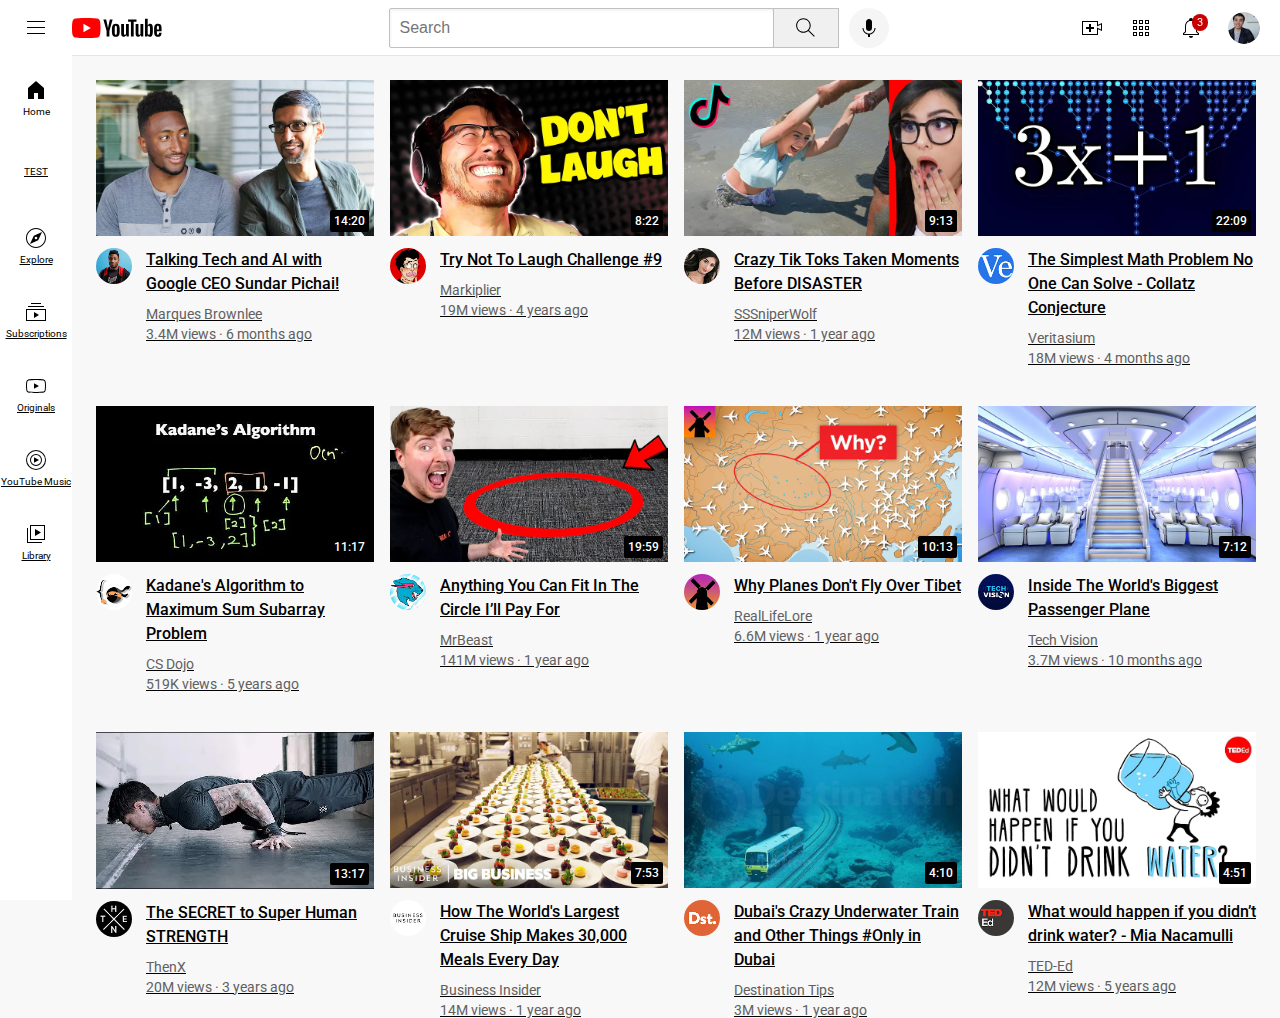
==== index.html @ a19fe73e "Update index.html" ====
<!DOCTYPE html>
<html>
  <head>
    <title>YouTube.com Clone</title>

    <link rel="preconnect" href="https://fonts.googleapis.com">
    <link rel="preconnect" href="https://fonts.gstatic.com" crossorigin>
    <link href="https://fonts.googleapis.com/css2?family=Roboto:wght@400;500;700&display=swap" rel="stylesheet">

    <link rel="stylesheet" href="styles/general.css">
    <link rel="stylesheet" href="styles/header.css">
    <link rel="stylesheet" href="styles/video.css">
    <link rel="stylesheet" href="styles/sidebar.css">
  </head>
  <body>
    <header class="header">
      <div class="left-section">
        <img class="hamburger-menu" src="icons/hamburger-menu.svg">
        <img class="youtube-logo" src="icons/youtube-logo.svg">
      </div>
      <div class="middle-section">
        <input class="search-bar" type="text" placeholder="Search">
        <button class="search-button">
          <img class="search-icon" src="icons/search.svg">
          <div class="tooltip">Search</div>
        </button>
        <!-- Put position absolute inside position relative -->
        <button class="voice-search-button">
          <img class="voice-search-icon" src="icons/voice-search-icon.svg">
          <div class="tooltip">Search with your voice</div>
        </button>
      </div>
      <div class="right-section">
        <div class="upload-icon-container">
          <img class="upload-icon" src="icons/upload.svg">
          <div class="tooltip">Create</div>
        </div>
        <div class="youtube-apps-icon-container">
          <img class="youtube-apps-icon" src="icons/youtube-apps.svg">
          <div class="tooltip">YouTube Apps</div>
        </div>
        <div class="notifications-icon-container">
          <img class="notifications-icon" src="icons/notifications.svg">
          <div class="notifications-count">3</div>
          <div class="tooltip">Notifications</div>
        </div>
        <img class="current-user-picture" src="channel-pictures/my-channel.jpeg">
      </div>
    </header>

    <nav class="sidebar">
      <div class="sidebar-link">
        <img src="icons/home.svg">
        <div>Home</div>
      </div>
      <a href="TESThtml.html" class="test">
      <div class="sidebar-link">
        <div>TEST</div>
      </div>
      <div class="sidebar-link">
        <img src="icons/explore.svg">
        <div>Explore</div>
      </div>
      <div class="sidebar-link">
        <img src="icons/subscriptions.svg">
        <div>Subscriptions</div>
      </div>
      <div class="sidebar-link">
        <img src="icons/originals.svg">
        <div>Originals</div>
      </div>
      <div class="sidebar-link">
        <img src="icons/youtube-music.svg">
        <div>YouTube Music</div>
      </div>
      <div class="sidebar-link">
        <img src="icons/library.svg">
        <div>Library</div>
      </div>
    </nav>

    <main>
      <section class="video-grid">
        <div class="video-preview">
          <div class="thumbnail-row">
            <img class="thumbnail" src="thumbnails/thumbnail-1.webp">
            <div class="video-time">14:20</div>
          </div>
          <div class="video-info-grid">
            <div class="channel-picture">
              <img class="profile-picture" src="channel-pictures/channel-1.jpeg">
            </div>
            <div class="video-info">
              <p class="video-title">
                Talking Tech and AI with Google CEO Sundar Pichai!
              </p>
              <p class="video-author">
                Marques Brownlee
              </p>
              <p class="video-stats">
                3.4M views &#183; 6 months ago
              </p>
            </div>
          </div>
        </div>

        <div class="video-preview">
          <div class="thumbnail-row">
            <img class="thumbnail" src="thumbnails/thumbnail-2.webp">
            <div class="video-time">8:22</div>
          </div>
          <div class="video-info-grid">
            <div class="channel-picture">
              <img class="profile-picture" src="channel-pictures/channel-2.jpeg">
            </div>
            <div class="video-info">
              <p class="video-title">
                Try Not To Laugh Challenge #9
              </p>
              <p class="video-author">
                Markiplier
              </p>
              <p class="video-stats">
                19M views &#183; 4 years ago
              </p>
            </div>
          </div>
        </div>

        <div class="video-preview">
          <div class="thumbnail-row">
            <img class="thumbnail" src="thumbnails/thumbnail-3.webp">
            <div class="video-time">9:13</div>
          </div>
          <div class="video-info-grid">
            <div class="channel-picture">
              <img class="profile-picture" src="channel-pictures/channel-3.jpeg">
            </div>
            <div class="video-info">
              <p class="video-title">
                Crazy Tik Toks Taken Moments Before DISASTER
              </p>
              <p class="video-author">
                SSSniperWolf
              </p>
              <p class="video-stats">
                12M views &#183; 1 year ago
              </p>
            </div>
          </div>
        </div>

        <div class="video-preview">
          <div class="thumbnail-row">
            <img class="thumbnail" src="thumbnails/thumbnail-4.webp">
            <div class="video-time">22:09</div>
          </div>
          <div class="video-info-grid">
            <div class="channel-picture">
              <img class="profile-picture" src="channel-pictures/channel-4.jpeg">
            </div>
            <div class="video-info">
              <p class="video-title">
                The Simplest Math Problem No One Can Solve - Collatz Conjecture
              </p>
              <p class="video-author">
                Veritasium
              </p>
              <p class="video-stats">
                18M views &#183; 4 months ago
              </p>
            </div>
          </div>
        </div>

        <div class="video-preview">
          <div class="thumbnail-row">
            <img class="thumbnail" src="thumbnails/thumbnail-5.webp">
            <div class="video-time">11:17</div>
          </div>
          <div class="video-info-grid">
            <div class="channel-picture">
              <img class="profile-picture" src="channel-pictures/channel-5.jpeg">
            </div>
            <div class="video-info">
              <p class="video-title">
                Kadane's Algorithm to Maximum Sum Subarray Problem
              </p>
              <p class="video-author">
                CS Dojo
              </p>
              <p class="video-stats">
                519K views &#183; 5 years ago
              </p>
            </div>
          </div>
        </div>

        <div class="video-preview">
          <div class="thumbnail-row">
            <img class="thumbnail" src="thumbnails/thumbnail-6.webp">
            <div class="video-time">19:59</div>
          </div>
          <div class="video-info-grid">
            <div class="channel-picture">
              <img class="profile-picture" src="channel-pictures/channel-6.jpeg">
            </div>
            <div class="video-info">
              <p class="video-title">
                Anything You Can Fit In The Circle I’ll Pay For
              </p>
              <p class="video-author">
                MrBeast
              </p>
              <p class="video-stats">
                141M views &#183; 1 year ago
              </p>
            </div>
          </div>
        </div>

        <div class="video-preview">
          <div class="thumbnail-row">
            <img class="thumbnail" src="thumbnails/thumbnail-7.webp">
            <div class="video-time">10:13</div>
          </div>
          <div class="video-info-grid">
            <div class="channel-picture">
              <img class="profile-picture" src="channel-pictures/channel-7.jpeg">
            </div>
            <div class="video-info">
              <p class="video-title">
                Why Planes Don't Fly Over Tibet
              </p>
              <p class="video-author">
                RealLifeLore
              </p>
              <p class="video-stats">
                6.6M views &#183; 1 year ago
              </p>
            </div>
          </div>
        </div>

        <div class="video-preview">
          <div class="thumbnail-row">
            <img class="thumbnail" src="thumbnails/thumbnail-8.webp">
            <div class="video-time">7:12</div>
          </div>
          <div class="video-info-grid">
            <div class="channel-picture">
              <img class="profile-picture" src="channel-pictures/channel-8.jpeg">
            </div>
            <div class="video-info">
              <p class="video-title">
                Inside The World's Biggest Passenger Plane
              </p>
              <p class="video-author">
                Tech Vision
              </p>
              <p class="video-stats">
                3.7M views &#183; 10 months ago
              </p>
            </div>
          </div>
        </div>

        <div class="video-preview">
          <div class="thumbnail-row">
            <img class="thumbnail" src="thumbnails/thumbnail-9.webp">
            <div class="video-time">13:17</div>
          </div>
          <div class="video-info-grid">
            <div class="channel-picture">
              <img class="profile-picture" src="channel-pictures/channel-9.jpeg">
            </div>
            <div class="video-info">
              <p class="video-title">
                The SECRET to Super Human STRENGTH
              </p>
              <p class="video-author">
                ThenX
              </p>
              <p class="video-stats">
                20M views &#183; 3 years ago
              </p>
            </div>
          </div>
        </div>

        <div class="video-preview">
          <div class="thumbnail-row">
            <img class="thumbnail" src="thumbnails/thumbnail-10.webp">
            <div class="video-time">7:53</div>
          </div>
          <div class="video-info-grid">
            <div class="channel-picture">
              <img class="profile-picture" src="channel-pictures/channel-10.jpeg">
            </div>
            <div class="video-info">
              <p class="video-title">
                How The World's Largest Cruise Ship Makes 30,000 Meals Every Day
              </p>
              <p class="video-author">
                Business Insider
              </p>
              <p class="video-stats">
                14M views &#183; 1 year ago
              </p>
            </div>
          </div>
        </div>

        <div class="video-preview">
          <div class="thumbnail-row">
            <img class="thumbnail" src="thumbnails/thumbnail-11.webp">
            <div class="video-time">4:10</div>
          </div>
          <div class="video-info-grid">
            <div class="channel-picture">
              <img class="profile-picture" src="channel-pictures/channel-11.jpeg">
            </div>
            <div class="video-info">
              <p class="video-title">
                Dubai's Crazy Underwater Train and Other Things #Only in Dubai
              </p>
              <p class="video-author">
                Destination Tips
              </p>
              <p class="video-stats">
                3M views &#183; 1 year ago
              </p>
            </div>
          </div>
        </div>

        <div class="video-preview">
          <div class="thumbnail-row">
            <img class="thumbnail" src="thumbnails/thumbnail-12.webp">
            <div class="video-time">4:51</div>
          </div>
          <div class="video-info-grid">
            <div class="channel-picture">
              <img class="profile-picture" src="channel-pictures/channel-12.jpeg">
            </div>
            <div class="video-info">
              <p class="video-title">
                What would happen if you didn’t drink water? - Mia Nacamulli
              </p>
              <p class="video-author">
                TED-Ed
              </p>
              <p class="video-stats">
                12M views &#183; 5 years ago
              </p>
            </div>
          </div>
        </div>
      </section>
    </main>
  </body>
</html>
---- styles/general.css ----
p {
  margin-top: 0;
  margin-bottom: 0;
}

body {
  /* This style below will be inherited */
  font-family: Roboto, Arial;
  margin: 0;
  padding-top: 80px;
  padding-left: 96px;
  padding-right: 24px;
  background-color: rgb(248, 248, 248);
}
---- styles/header.css ----
.header {
  height: 55px;

  display: flex;
  flex-direction: row;
  justify-content: space-between;

  position: fixed;
  top: 0;
  left: 0;
  right: 0;
  z-index: 100;

  background-color: white;
  border-bottom-width: 1px;
  border-bottom-style: solid;
  border-bottom-color: rgb(228, 228, 228);
}

.left-section {
  display: flex;
  align-items: center;
}

.hamburger-menu {
  height: 24px;
  margin-left: 24px;
  margin-right: 24px;
}

.youtube-logo {
  height: 20px;
}

.middle-section {
  flex: 1;
  margin-left: 70px;
  margin-right: 35px;
  max-width: 500px;
  display: flex;
  align-items: center;
}

.search-bar {
  flex: 1;
  height: 36px;
  padding-left: 10px;
  font-size: 16px;
  border: 1px solid rgb(192, 192, 192);
  border-radius: 2px;
  box-shadow: inset 1px 2px 3px rgba(0, 0, 0, 0.05);
  width: 0;
}

.search-bar::placeholder {
  font-size: 16px;
}

.search-button {
  height: 40px;
  width: 66px;
  background-color: rgb(240, 240, 240);
  border-width: 1px;
  border-style: solid;
  border-color: rgb(192, 192, 192);
  margin-left: -1px;
  margin-right: 10px;
}

.search-button,
.voice-search-button,
.upload-icon-container {
  display: flex;
  justify-content: center;
  align-items: center;
  position: relative;
}

.search-button .tooltip,
.voice-search-button .tooltip,
.upload-icon-container .tooltip {
  position: absolute;
  background-color: gray;
  color: white;
  padding-top: 4px;
  padding-bottom: 4px;
  padding-left: 8px;
  padding-right: 8px;
  border-radius: 2px;
  font-size: 12px;
  bottom: -30px;
  opacity: 0;
  transition: opacity 0.15s;
  pointer-events: none;
  white-space: nowrap;
}

.search-button:hover .tooltip,
.voice-search-button:hover .tooltip,
.upload-icon-container:hover .tooltip {
  opacity: 1;
}

.search-icon {
  height: 25px;
}

.voice-search-button {
  height: 40px;
  width: 40px;
  border-radius: 20px;
  border: none;
  background-color: rgb(245, 245, 245);
}

.voice-search-icon {
  height: 24px;
}

.right-section {
  width: 180px;
  margin-right: 20px;
  display: flex;
  align-items: center;
  justify-content: space-between;
  flex-shrink: 0;
}

.upload-icon {
  height: 24px;
}

.youtube-apps-icon {
  height: 24px;
}

.notifications-icon {
  height: 24px;
}

.notifications-icon-container {
  position: relative;
}

.notifications-count {
  position: absolute;
  top: -2px;
  right: -5px;
  background-color: rgb(200, 0, 0);
  color: white;
  font-size: 11px;
  padding-left: 5px;
  padding-right: 5px;
  padding-top: 2px;
  padding-bottom: 2px;
  border-radius: 10px;
}

.current-user-picture {
  height: 32px;
  border-radius: 16px;
}

.search-button,
.voice-search-button,
.upload-icon-container,
.youtube-apps-icon-container,
.notifications-icon-container {
  display: flex;
  justify-content: center;
  align-items: center;
  position: relative;
  cursor: pointer;
}

.search-button .tooltip,
.voice-search-button .tooltip,
.upload-icon-container .tooltip,
.youtube-apps-icon-container .tooltip,
.notifications-icon-container .tooltip {
  font-family: Roboto, Arial;
  position: absolute;
  background-color: gray;
  color: white;
  padding-top: 4px;
  padding-bottom: 4px;
  padding-left: 8px;
  padding-right: 8px;
  border-radius: 2px;
  font-size: 12px;
  bottom: -30px;
  opacity: 0;
  transition: opacity 0.15s;
  pointer-events: none;
  white-space: nowrap;
}

.search-button:hover .tooltip,
.voice-search-button:hover .tooltip,
.upload-icon-container:hover .tooltip,
.youtube-apps-icon-container:hover .tooltip,
.notifications-icon-container:hover .tooltip {
  opacity: 1;
}
---- styles/video.css ----
.thumbnail {
  width: 100%;
}

.video-title {
  margin-top: 0;
  font-size: 14px;
  font-weight: 500;
  line-height: 20px;
  margin-bottom: 10px;
}

.video-info-grid {
  display: grid;
  grid-template-columns: 50px 1fr;
}

.profile-picture {
  width: 36px;
  border-radius: 50px;
}

.thumbnail-row {
  margin-bottom: 8px;
  position: relative;
}

.video-author,
.video-stats {
  font-size: 12px;
  color: rgb(96, 96, 96);
}

.video-author {
  margin-bottom: 4px;
}

@media (min-width: 1000px) {
  .video-title {
    font-size: 16px;
    line-height: 24px;
  }
}

@media (min-width: 1000px) {
  .video-author,
  .video-stats {
    font-size: 14px;
  }
}

.video-grid {
  display: grid;
  grid-template-columns: 1fr 1fr 1fr;
  column-gap: 16px;
  row-gap: 40px;
}

@media (max-width: 750px) {
  .video-grid {
    grid-template-columns: 1fr 1fr;
  }
}

@media (min-width: 751px) and (max-width: 999px) {
  .video-grid {
    grid-template-columns: 1fr 1fr 1fr;
  }
}

@media (min-width: 1000px) {
  .video-grid {
    grid-template-columns: 1fr 1fr 1fr 1fr;
  }
}

.video-time {
  font-size: 12px;
  font-weight: 500;
  padding: 4px;
  border-radius: 2px;
  background-color: black;
  color: white;
  position: absolute;
  bottom: 8px;
  right: 5px;
}
---- styles/sidebar.css ----
.sidebar {
  position: fixed;
  left: 0;
  bottom: 0;
  top: 55px;
  background-color: white;
  width: 72px;
  z-index: 200;
  padding-top: 5px;
}

.sidebar-link {
  height: 74px;
  display: flex;
  justify-content: center;
  align-items: center;
  flex-direction: column;
  cursor: pointer;
}

.sidebar-link:hover {
  background-color: rgb(235, 235, 235);
}

.sidebar-link img {
  height: 24px;
  margin-bottom: 4px;
}

.sidebar-link div {
  font-size: 10px;
}

.test {
  color: black;
  underline: none;
}
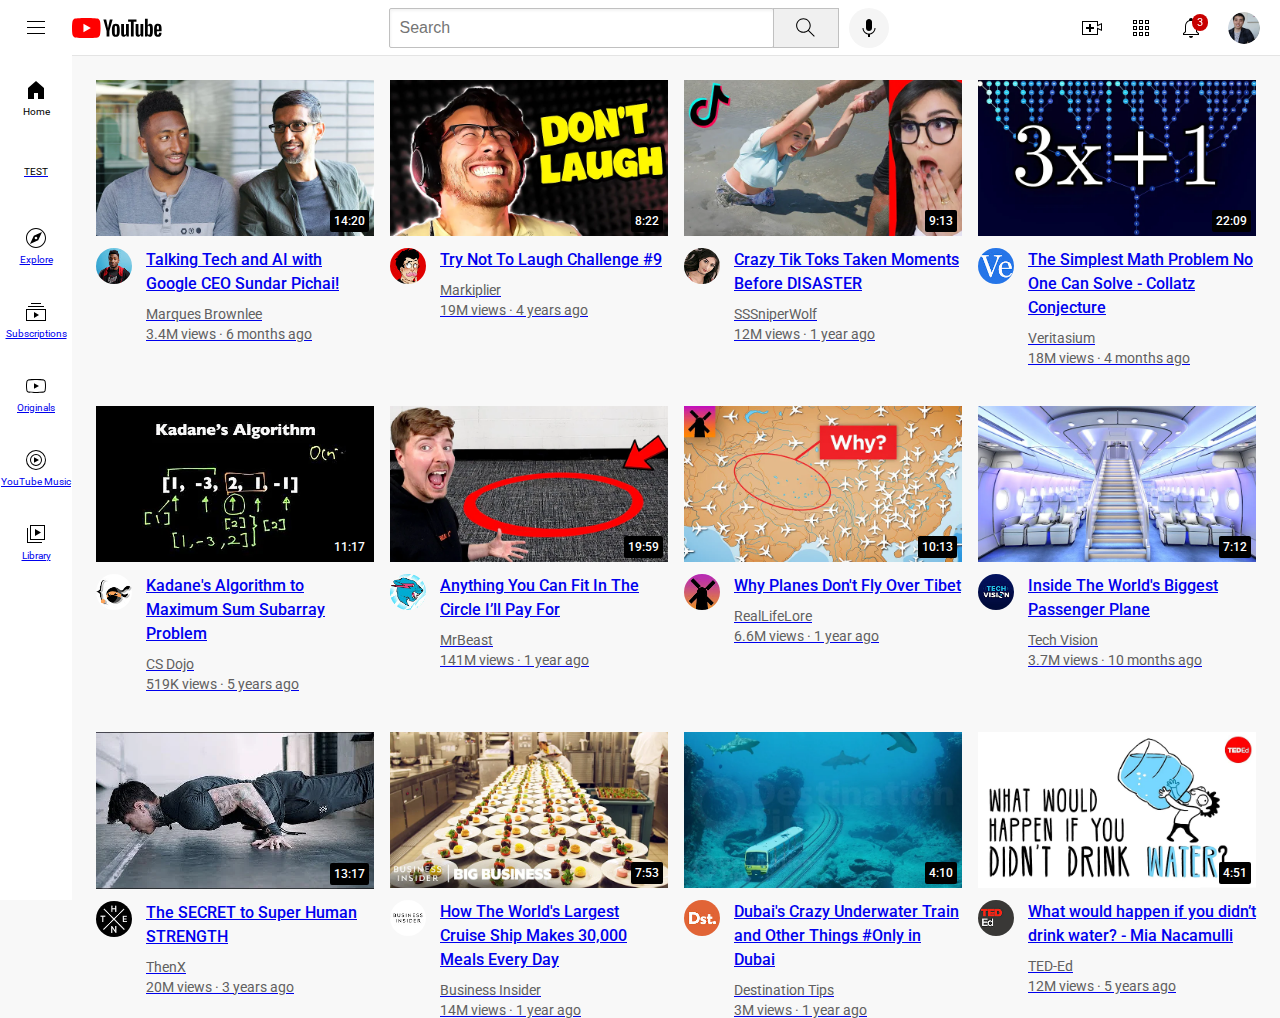
==== commit 103ba636: "Update index.html" ====
--- a/index.html
+++ b/index.html
@@ -53,9 +53,9 @@
         <img src="icons/home.svg">
         <div>Home</div>
       </div>
-      <a href="TESThtml.html" class="test">
-      <div class="sidebar-link">
-        <div>TEST</div>
+      <a href="TESThtml.html">
+      <div class="sidebar-link">
+        <div class="test">TEST</div>
       </div>
       <div class="sidebar-link">
         <img src="icons/explore.svg">
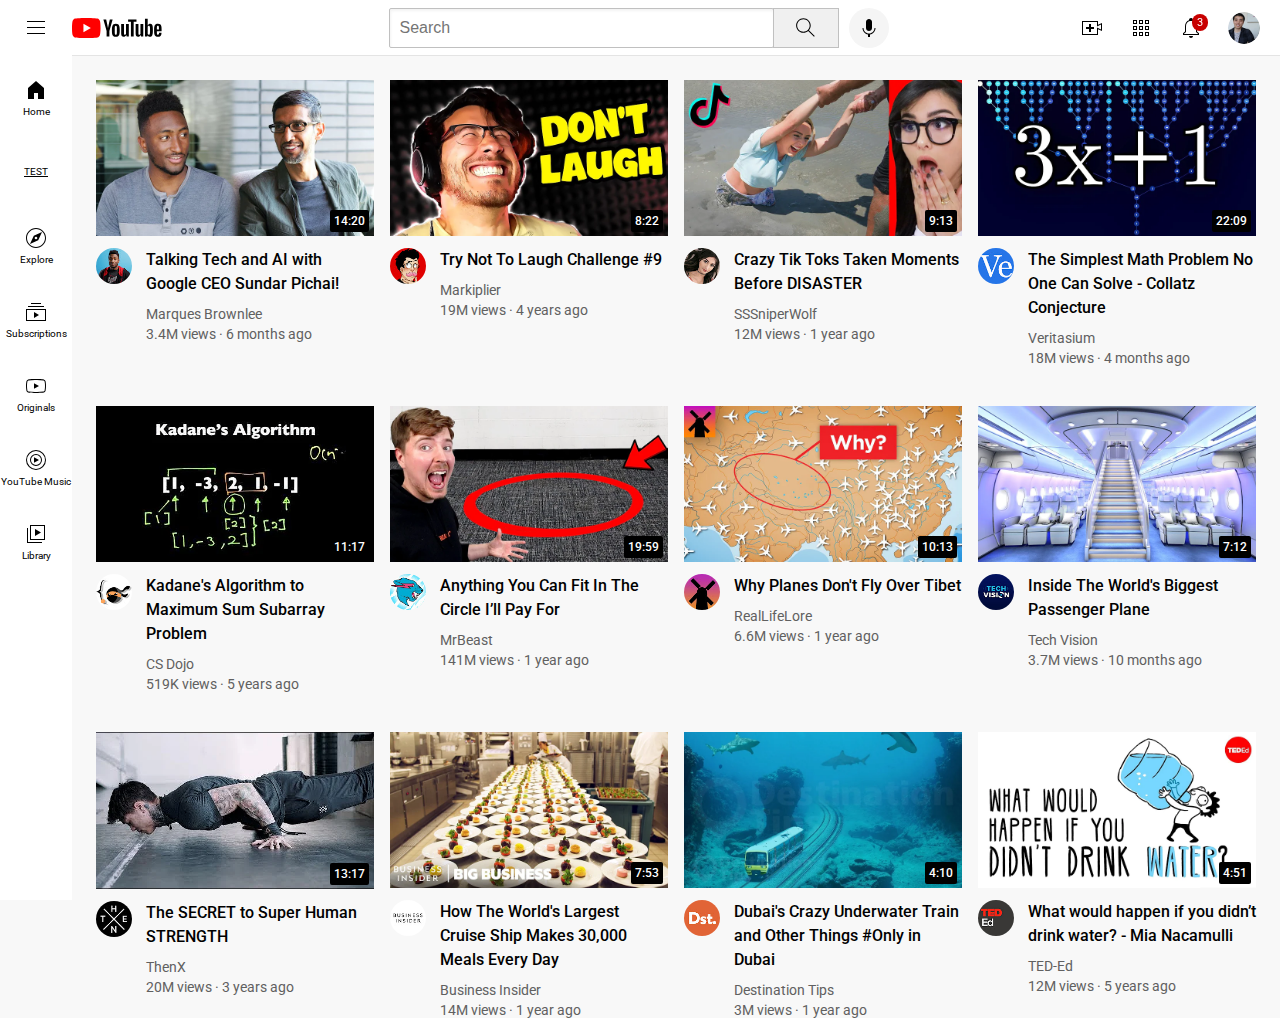
==== commit daadc364: "Update index.html" ====
--- a/index.html
+++ b/index.html
@@ -53,9 +53,10 @@
         <img src="icons/home.svg">
         <div>Home</div>
       </div>
-      <a href="TESThtml.html">
-      <div class="sidebar-link">
-        <div class="test">TEST</div>
+      <div class="sidebar-link">
+        <a class="test" href="TESThtml.html">
+          <div class="test">TEST</div>
+        </a>
       </div>
       <div class="sidebar-link">
         <img src="icons/explore.svg">
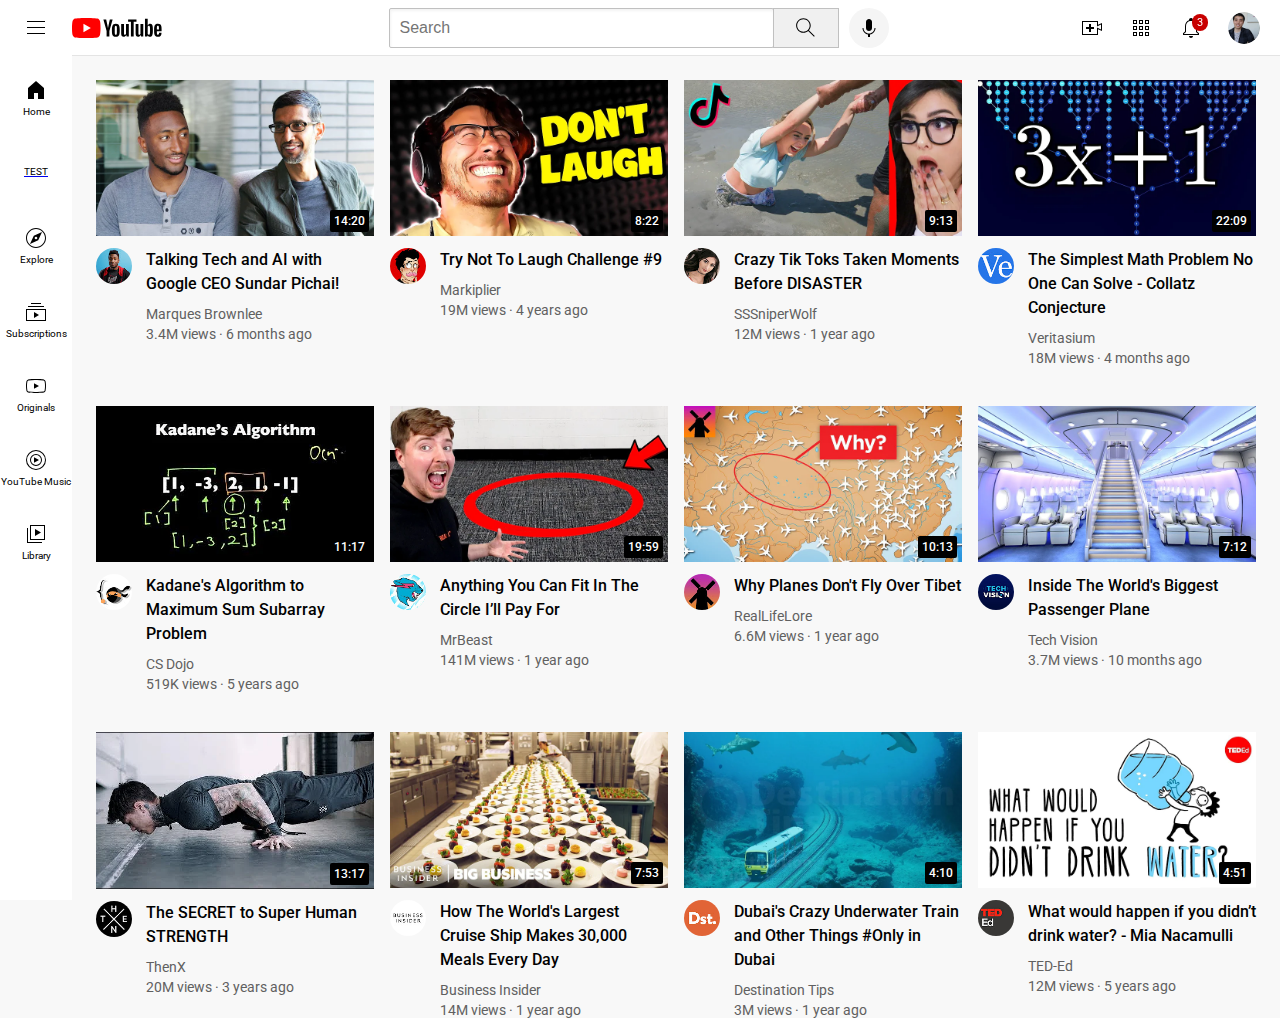
==== commit 364f308a: "Update index.html" ====
--- a/index.html
+++ b/index.html
@@ -54,9 +54,7 @@
         <div>Home</div>
       </div>
       <div class="sidebar-link">
-        <a class="test" href="TESThtml.html">
-          <div class="test">TEST</div>
-        </a>
+        <a href="TESThtml.html"><div class="test">TEST</div></a>
       </div>
       <div class="sidebar-link">
         <img src="icons/explore.svg">
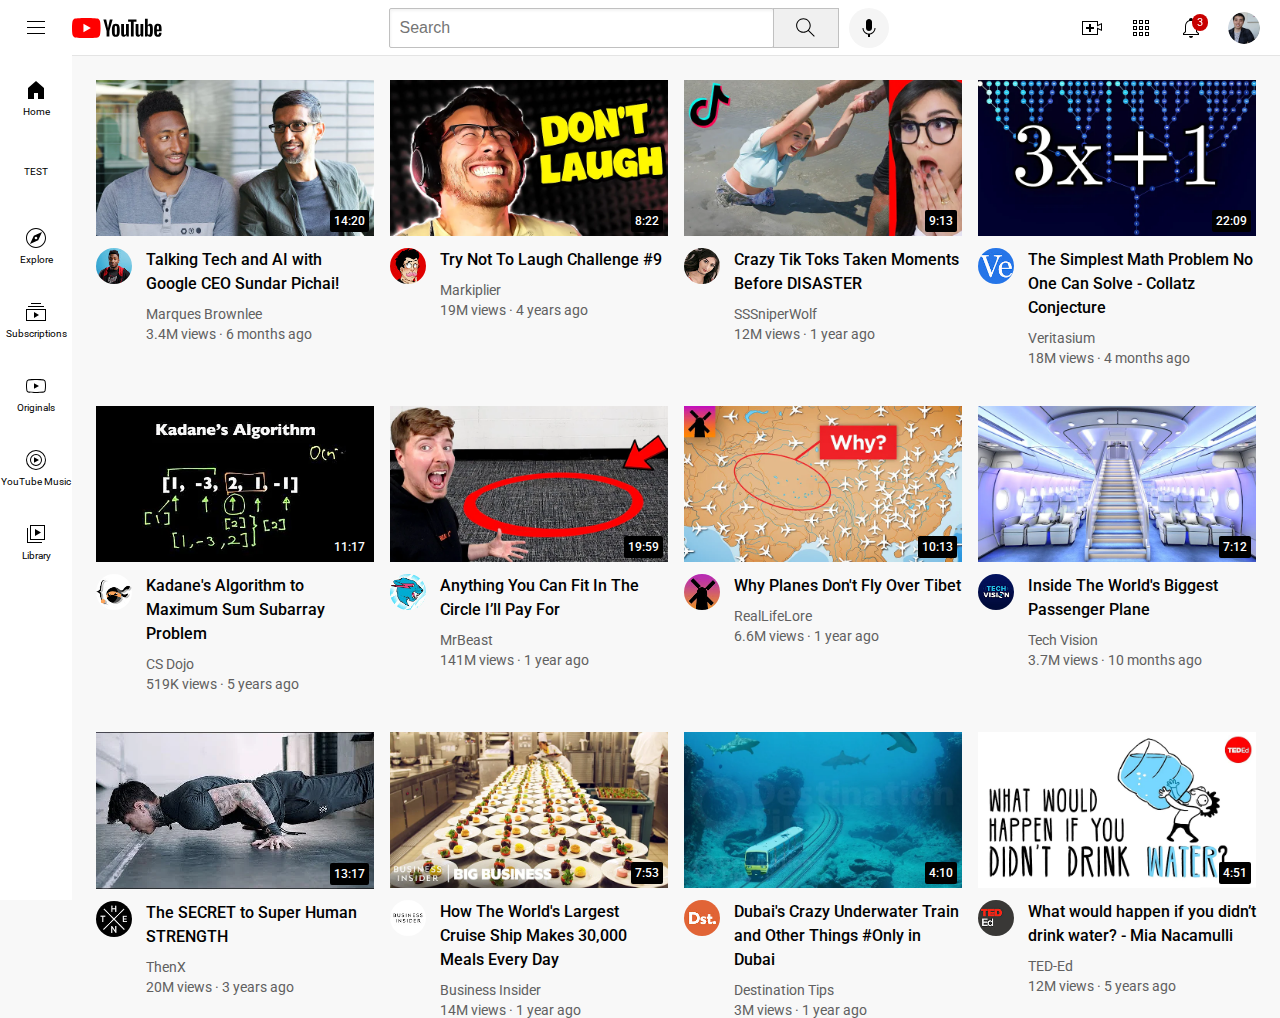
==== commit 28c018bb: "Update index.html" ====
--- a/index.html
+++ b/index.html
@@ -53,9 +53,13 @@
         <img src="icons/home.svg">
         <div>Home</div>
       </div>
-      <div class="sidebar-link">
-        <a href="TESThtml.html"><div class="test">TEST</div></a>
-      </div>
+      
+      <a class="test" href="TESThtml.html">
+        <div class="sidebar-link">
+          <div>TEST</div>
+        </div>
+      </a>
+      
       <div class="sidebar-link">
         <img src="icons/explore.svg">
         <div>Explore</div>
--- a/styles/sidebar.css
+++ b/styles/sidebar.css
@@ -31,7 +31,7 @@
   font-size: 10px;
 }
 
-.test {
+a {
   color: black;
-  underline: none;
+  text-decoration: none;
 }
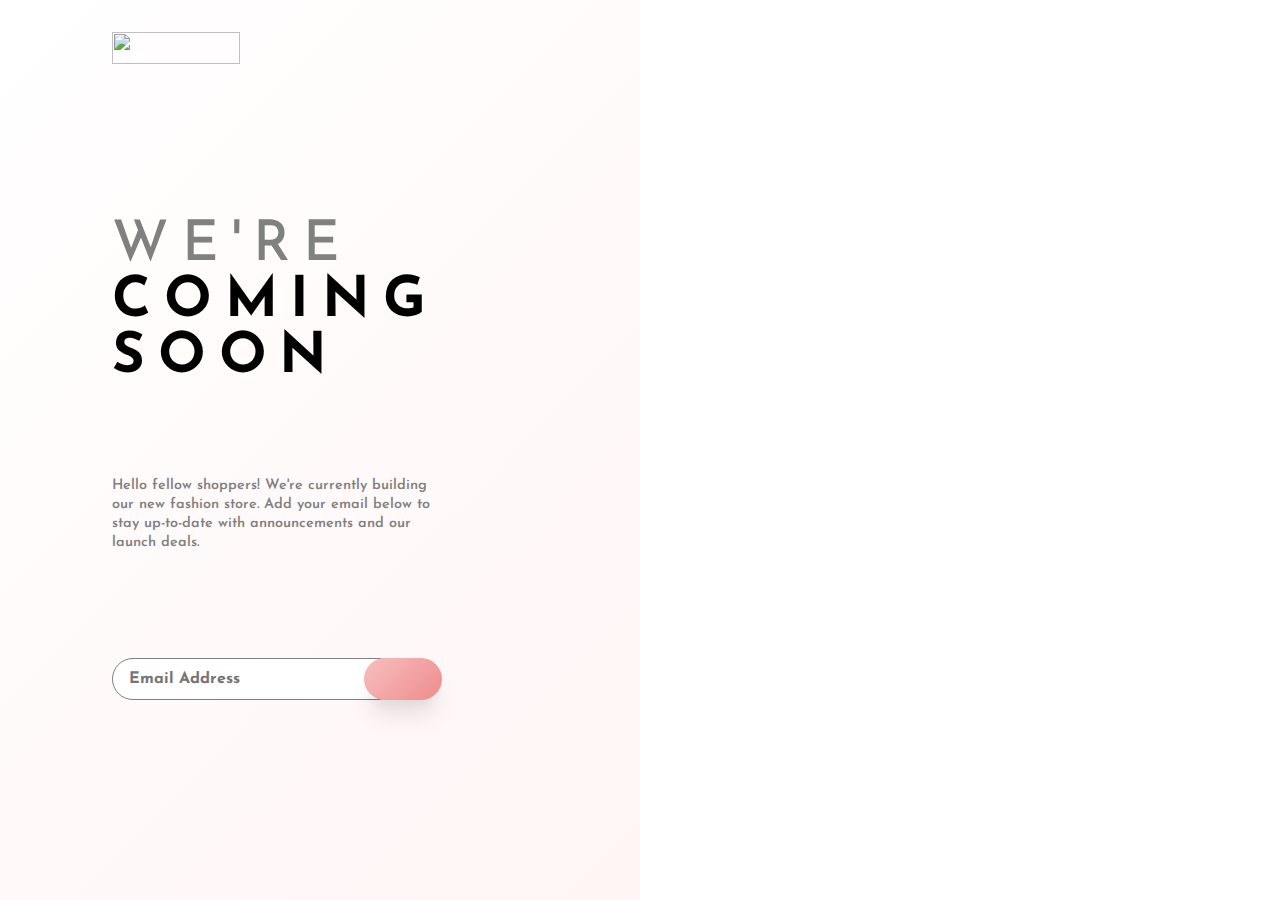
==== commit 5b1ae275: "Update and rename übunghtml.html to index.html" ====
--- a/index.html
+++ b/index.html
@@ -1,365 +1,41 @@
-<!DOCTYPE html>
-<html>
-  <head>
-    <title>YouTube.com Clone</title>
-
-    <link rel="preconnect" href="https://fonts.googleapis.com">
-    <link rel="preconnect" href="https://fonts.gstatic.com" crossorigin>
-    <link href="https://fonts.googleapis.com/css2?family=Roboto:wght@400;500;700&display=swap" rel="stylesheet">
-
-    <link rel="stylesheet" href="styles/general.css">
-    <link rel="stylesheet" href="styles/header.css">
-    <link rel="stylesheet" href="styles/video.css">
-    <link rel="stylesheet" href="styles/sidebar.css">
-  </head>
-  <body>
-    <header class="header">
-      <div class="left-section">
-        <img class="hamburger-menu" src="icons/hamburger-menu.svg">
-        <img class="youtube-logo" src="icons/youtube-logo.svg">
-      </div>
-      <div class="middle-section">
-        <input class="search-bar" type="text" placeholder="Search">
-        <button class="search-button">
-          <img class="search-icon" src="icons/search.svg">
-          <div class="tooltip">Search</div>
-        </button>
-        <!-- Put position absolute inside position relative -->
-        <button class="voice-search-button">
-          <img class="voice-search-icon" src="icons/voice-search-icon.svg">
-          <div class="tooltip">Search with your voice</div>
-        </button>
-      </div>
-      <div class="right-section">
-        <div class="upload-icon-container">
-          <img class="upload-icon" src="icons/upload.svg">
-          <div class="tooltip">Create</div>
-        </div>
-        <div class="youtube-apps-icon-container">
-          <img class="youtube-apps-icon" src="icons/youtube-apps.svg">
-          <div class="tooltip">YouTube Apps</div>
-        </div>
-        <div class="notifications-icon-container">
-          <img class="notifications-icon" src="icons/notifications.svg">
-          <div class="notifications-count">3</div>
-          <div class="tooltip">Notifications</div>
-        </div>
-        <img class="current-user-picture" src="channel-pictures/my-channel.jpeg">
-      </div>
-    </header>
-
-    <nav class="sidebar">
-      <div class="sidebar-link">
-        <img src="icons/home.svg">
-        <div>Home</div>
-      </div>
-      
-      <a class="test" href="TESThtml.html">
-        <div class="sidebar-link">
-          <div>TEST</div>
-        </div>
-      </a>
-      
-      <div class="sidebar-link">
-        <img src="icons/explore.svg">
-        <div>Explore</div>
-      </div>
-      <div class="sidebar-link">
-        <img src="icons/subscriptions.svg">
-        <div>Subscriptions</div>
-      </div>
-      <div class="sidebar-link">
-        <img src="icons/originals.svg">
-        <div>Originals</div>
-      </div>
-      <div class="sidebar-link">
-        <img src="icons/youtube-music.svg">
-        <div>YouTube Music</div>
-      </div>
-      <div class="sidebar-link">
-        <img src="icons/library.svg">
-        <div>Library</div>
-      </div>
-    </nav>
-
-    <main>
-      <section class="video-grid">
-        <div class="video-preview">
-          <div class="thumbnail-row">
-            <img class="thumbnail" src="thumbnails/thumbnail-1.webp">
-            <div class="video-time">14:20</div>
-          </div>
-          <div class="video-info-grid">
-            <div class="channel-picture">
-              <img class="profile-picture" src="channel-pictures/channel-1.jpeg">
-            </div>
-            <div class="video-info">
-              <p class="video-title">
-                Talking Tech and AI with Google CEO Sundar Pichai!
-              </p>
-              <p class="video-author">
-                Marques Brownlee
-              </p>
-              <p class="video-stats">
-                3.4M views &#183; 6 months ago
-              </p>
-            </div>
-          </div>
-        </div>
-
-        <div class="video-preview">
-          <div class="thumbnail-row">
-            <img class="thumbnail" src="thumbnails/thumbnail-2.webp">
-            <div class="video-time">8:22</div>
-          </div>
-          <div class="video-info-grid">
-            <div class="channel-picture">
-              <img class="profile-picture" src="channel-pictures/channel-2.jpeg">
-            </div>
-            <div class="video-info">
-              <p class="video-title">
-                Try Not To Laugh Challenge #9
-              </p>
-              <p class="video-author">
-                Markiplier
-              </p>
-              <p class="video-stats">
-                19M views &#183; 4 years ago
-              </p>
-            </div>
-          </div>
-        </div>
-
-        <div class="video-preview">
-          <div class="thumbnail-row">
-            <img class="thumbnail" src="thumbnails/thumbnail-3.webp">
-            <div class="video-time">9:13</div>
-          </div>
-          <div class="video-info-grid">
-            <div class="channel-picture">
-              <img class="profile-picture" src="channel-pictures/channel-3.jpeg">
-            </div>
-            <div class="video-info">
-              <p class="video-title">
-                Crazy Tik Toks Taken Moments Before DISASTER
-              </p>
-              <p class="video-author">
-                SSSniperWolf
-              </p>
-              <p class="video-stats">
-                12M views &#183; 1 year ago
-              </p>
-            </div>
-          </div>
-        </div>
-
-        <div class="video-preview">
-          <div class="thumbnail-row">
-            <img class="thumbnail" src="thumbnails/thumbnail-4.webp">
-            <div class="video-time">22:09</div>
-          </div>
-          <div class="video-info-grid">
-            <div class="channel-picture">
-              <img class="profile-picture" src="channel-pictures/channel-4.jpeg">
-            </div>
-            <div class="video-info">
-              <p class="video-title">
-                The Simplest Math Problem No One Can Solve - Collatz Conjecture
-              </p>
-              <p class="video-author">
-                Veritasium
-              </p>
-              <p class="video-stats">
-                18M views &#183; 4 months ago
-              </p>
-            </div>
-          </div>
-        </div>
-
-        <div class="video-preview">
-          <div class="thumbnail-row">
-            <img class="thumbnail" src="thumbnails/thumbnail-5.webp">
-            <div class="video-time">11:17</div>
-          </div>
-          <div class="video-info-grid">
-            <div class="channel-picture">
-              <img class="profile-picture" src="channel-pictures/channel-5.jpeg">
-            </div>
-            <div class="video-info">
-              <p class="video-title">
-                Kadane's Algorithm to Maximum Sum Subarray Problem
-              </p>
-              <p class="video-author">
-                CS Dojo
-              </p>
-              <p class="video-stats">
-                519K views &#183; 5 years ago
-              </p>
-            </div>
-          </div>
-        </div>
-
-        <div class="video-preview">
-          <div class="thumbnail-row">
-            <img class="thumbnail" src="thumbnails/thumbnail-6.webp">
-            <div class="video-time">19:59</div>
-          </div>
-          <div class="video-info-grid">
-            <div class="channel-picture">
-              <img class="profile-picture" src="channel-pictures/channel-6.jpeg">
-            </div>
-            <div class="video-info">
-              <p class="video-title">
-                Anything You Can Fit In The Circle I’ll Pay For
-              </p>
-              <p class="video-author">
-                MrBeast
-              </p>
-              <p class="video-stats">
-                141M views &#183; 1 year ago
-              </p>
-            </div>
-          </div>
-        </div>
-
-        <div class="video-preview">
-          <div class="thumbnail-row">
-            <img class="thumbnail" src="thumbnails/thumbnail-7.webp">
-            <div class="video-time">10:13</div>
-          </div>
-          <div class="video-info-grid">
-            <div class="channel-picture">
-              <img class="profile-picture" src="channel-pictures/channel-7.jpeg">
-            </div>
-            <div class="video-info">
-              <p class="video-title">
-                Why Planes Don't Fly Over Tibet
-              </p>
-              <p class="video-author">
-                RealLifeLore
-              </p>
-              <p class="video-stats">
-                6.6M views &#183; 1 year ago
-              </p>
-            </div>
-          </div>
-        </div>
-
-        <div class="video-preview">
-          <div class="thumbnail-row">
-            <img class="thumbnail" src="thumbnails/thumbnail-8.webp">
-            <div class="video-time">7:12</div>
-          </div>
-          <div class="video-info-grid">
-            <div class="channel-picture">
-              <img class="profile-picture" src="channel-pictures/channel-8.jpeg">
-            </div>
-            <div class="video-info">
-              <p class="video-title">
-                Inside The World's Biggest Passenger Plane
-              </p>
-              <p class="video-author">
-                Tech Vision
-              </p>
-              <p class="video-stats">
-                3.7M views &#183; 10 months ago
-              </p>
-            </div>
-          </div>
-        </div>
-
-        <div class="video-preview">
-          <div class="thumbnail-row">
-            <img class="thumbnail" src="thumbnails/thumbnail-9.webp">
-            <div class="video-time">13:17</div>
-          </div>
-          <div class="video-info-grid">
-            <div class="channel-picture">
-              <img class="profile-picture" src="channel-pictures/channel-9.jpeg">
-            </div>
-            <div class="video-info">
-              <p class="video-title">
-                The SECRET to Super Human STRENGTH
-              </p>
-              <p class="video-author">
-                ThenX
-              </p>
-              <p class="video-stats">
-                20M views &#183; 3 years ago
-              </p>
-            </div>
-          </div>
-        </div>
-
-        <div class="video-preview">
-          <div class="thumbnail-row">
-            <img class="thumbnail" src="thumbnails/thumbnail-10.webp">
-            <div class="video-time">7:53</div>
-          </div>
-          <div class="video-info-grid">
-            <div class="channel-picture">
-              <img class="profile-picture" src="channel-pictures/channel-10.jpeg">
-            </div>
-            <div class="video-info">
-              <p class="video-title">
-                How The World's Largest Cruise Ship Makes 30,000 Meals Every Day
-              </p>
-              <p class="video-author">
-                Business Insider
-              </p>
-              <p class="video-stats">
-                14M views &#183; 1 year ago
-              </p>
-            </div>
-          </div>
-        </div>
-
-        <div class="video-preview">
-          <div class="thumbnail-row">
-            <img class="thumbnail" src="thumbnails/thumbnail-11.webp">
-            <div class="video-time">4:10</div>
-          </div>
-          <div class="video-info-grid">
-            <div class="channel-picture">
-              <img class="profile-picture" src="channel-pictures/channel-11.jpeg">
-            </div>
-            <div class="video-info">
-              <p class="video-title">
-                Dubai's Crazy Underwater Train and Other Things #Only in Dubai
-              </p>
-              <p class="video-author">
-                Destination Tips
-              </p>
-              <p class="video-stats">
-                3M views &#183; 1 year ago
-              </p>
-            </div>
-          </div>
-        </div>
-
-        <div class="video-preview">
-          <div class="thumbnail-row">
-            <img class="thumbnail" src="thumbnails/thumbnail-12.webp">
-            <div class="video-time">4:51</div>
-          </div>
-          <div class="video-info-grid">
-            <div class="channel-picture">
-              <img class="profile-picture" src="channel-pictures/channel-12.jpeg">
-            </div>
-            <div class="video-info">
-              <p class="video-title">
-                What would happen if you didn’t drink water? - Mia Nacamulli
-              </p>
-              <p class="video-author">
-                TED-Ed
-              </p>
-              <p class="video-stats">
-                12M views &#183; 5 years ago
-              </p>
-            </div>
-          </div>
-        </div>
-      </section>
-    </main>
-  </body>
-</html>
+<!DOCTYPE html>
+<html lang="en">
+<head>
+    <meta charset="UTF-8">
+    <meta name="viewport" content="width=device-width, initial-scale=1.0">
+    <link rel="stylesheet" href="uebungcss.css">
+    <title>Document</title>
+</head>
+<body>
+    
+    <div class="text">
+        <header class="header">
+            <img  src="base-apparel-coming-soon-master/images/logo.svg" alt="" srcset="">
+        </header>
+        <h1 class="headline">
+            <span class="p1">
+                WE'RE    
+            </span>
+            <span class="p2">
+                COMING
+                SOON    
+            </span>
+        </h1>
+        <p class="paragraph">
+            Hello fellow shoppers! We're currently building our new
+            fashion store. Add your email below to stay up-to-date with
+            announcements and our launch deals.
+        </p>
+        <div class="field-btn">
+            <input class="email-field" type="email" name="email" placeholder="Email Address" maxlength="40">
+            <button class="btn"><img class="btn-arrow" src="base-apparel-coming-soon-master/images/icon-arrow.svg" alt=""></button>
+        </div>
+    </div>
+    <div class="img">
+            
+    </div>
+
+
+    <script src="uebungjs.js"></script>
+</body>
+</html>
--- a/uebungcss.css
+++ b/uebungcss.css
@@ -0,0 +1,141 @@
+@import url('https://fonts.googleapis.com/css2?family=Josefin+Sans:wght@300&display=swap');
+
+* {
+    box-sizing: border-box;
+    font-family: 'Josefin Sans', sans-serif;
+    margin: 0;
+    padding: 0;
+    height: 100%;
+    width: 100%;
+}
+
+body {
+    display: grid;
+}
+
+.text {
+    grid-area: "text";
+    background-image: url(base-apparel-coming-soon-master/images/bg-pattern-desktop.svg), linear-gradient(135deg, hsl(0, 0%, 100%), hsl(0, 100%, 98%));
+}
+
+.img {
+    grid-area: "img";
+    background-image: url(/base-apparel-coming-soon-master/images/hero-desktop.jpg);
+    background-size: cover;
+    background-repeat: no-repeat;
+}
+
+body {
+    grid-template-columns: 1fr 1fr;
+    grid-template-areas: 
+    "text img"
+    ;
+}
+
+.header {
+    grid-area: "header";
+    
+}
+
+.headline {
+    grid-area: "headline";
+    width: 5rem;
+    font-size: 3.5rem;
+    letter-spacing: .8rem;
+    line-height: 3.5rem;
+    margin-top: 4rem;
+}
+
+.p1 {
+    font-weight: 500;
+    color: grey;
+}
+
+.p2 {
+    font-weight: bolder;
+}
+
+.paragraph {
+    grid-area: "paragraph";
+    width: 21rem;
+    font-size: .9rem;
+    font-weight: 600;
+    color: grey;
+    line-height: 1.2rem;
+}
+
+.field-btn {
+    grid-area: "field-btn";
+    width: 5rem;
+    display: grid;
+}
+
+.text {
+    display: grid;
+    grid-template-columns: 1fr;
+    grid-template-areas: 
+    "header"
+    "headline"
+    "paragraph"
+    "field-btn"
+    ;
+}
+
+.text {
+    padding-left: 7rem;
+    padding-right: 7rem;
+    text-align: center;
+    overflow: hidden;
+    padding-top: 2rem;
+    padding-bottom: 7rem;
+    text-align: left;
+}
+
+.header {
+    width: 8rem;
+    height: 2rem;
+}
+
+.email-field {
+    grid-area: "email-field";
+    width: 5rem;
+    height: 2.6rem;
+    width: 18rem;
+    font-size: 1rem;
+    font-weight: bold;
+    border-radius: 1.5rem;
+    padding: 1rem;
+    border: .1rem solid grey;
+    margin-right: -2.6rem;
+    padding-right: 2.3rem;
+    outline: none;
+    color: grey;
+}
+
+.btn-arrow {
+    grid-area: "btn-arrow";
+    height: 1rem;
+    width: 1rem;
+}
+
+.btn {
+    width: 4.9rem;
+    height: 2.6rem;
+    border-radius: 2rem;
+    background-image: linear-gradient(135deg, hsl(0, 80%, 86%), hsl(0, 74%, 74%));
+    border: none;
+    box-shadow: rgba(0, 0, 0, 0.1) 0px 20px 25px -5px, rgba(0, 0, 0, 0.04) 0px 10px 10px -5px;
+}
+
+.btn:hover {
+    background-image: linear-gradient(hsl(0, 36%, 70%), hsl(0, 93%, 68%));
+}
+
+.field-btn {
+    grid-template-areas: 
+    "email-field btn-arrow"
+    ;
+    width: 21rem;
+    height: 2.5rem;
+    margin-top: 1rem;
+}
